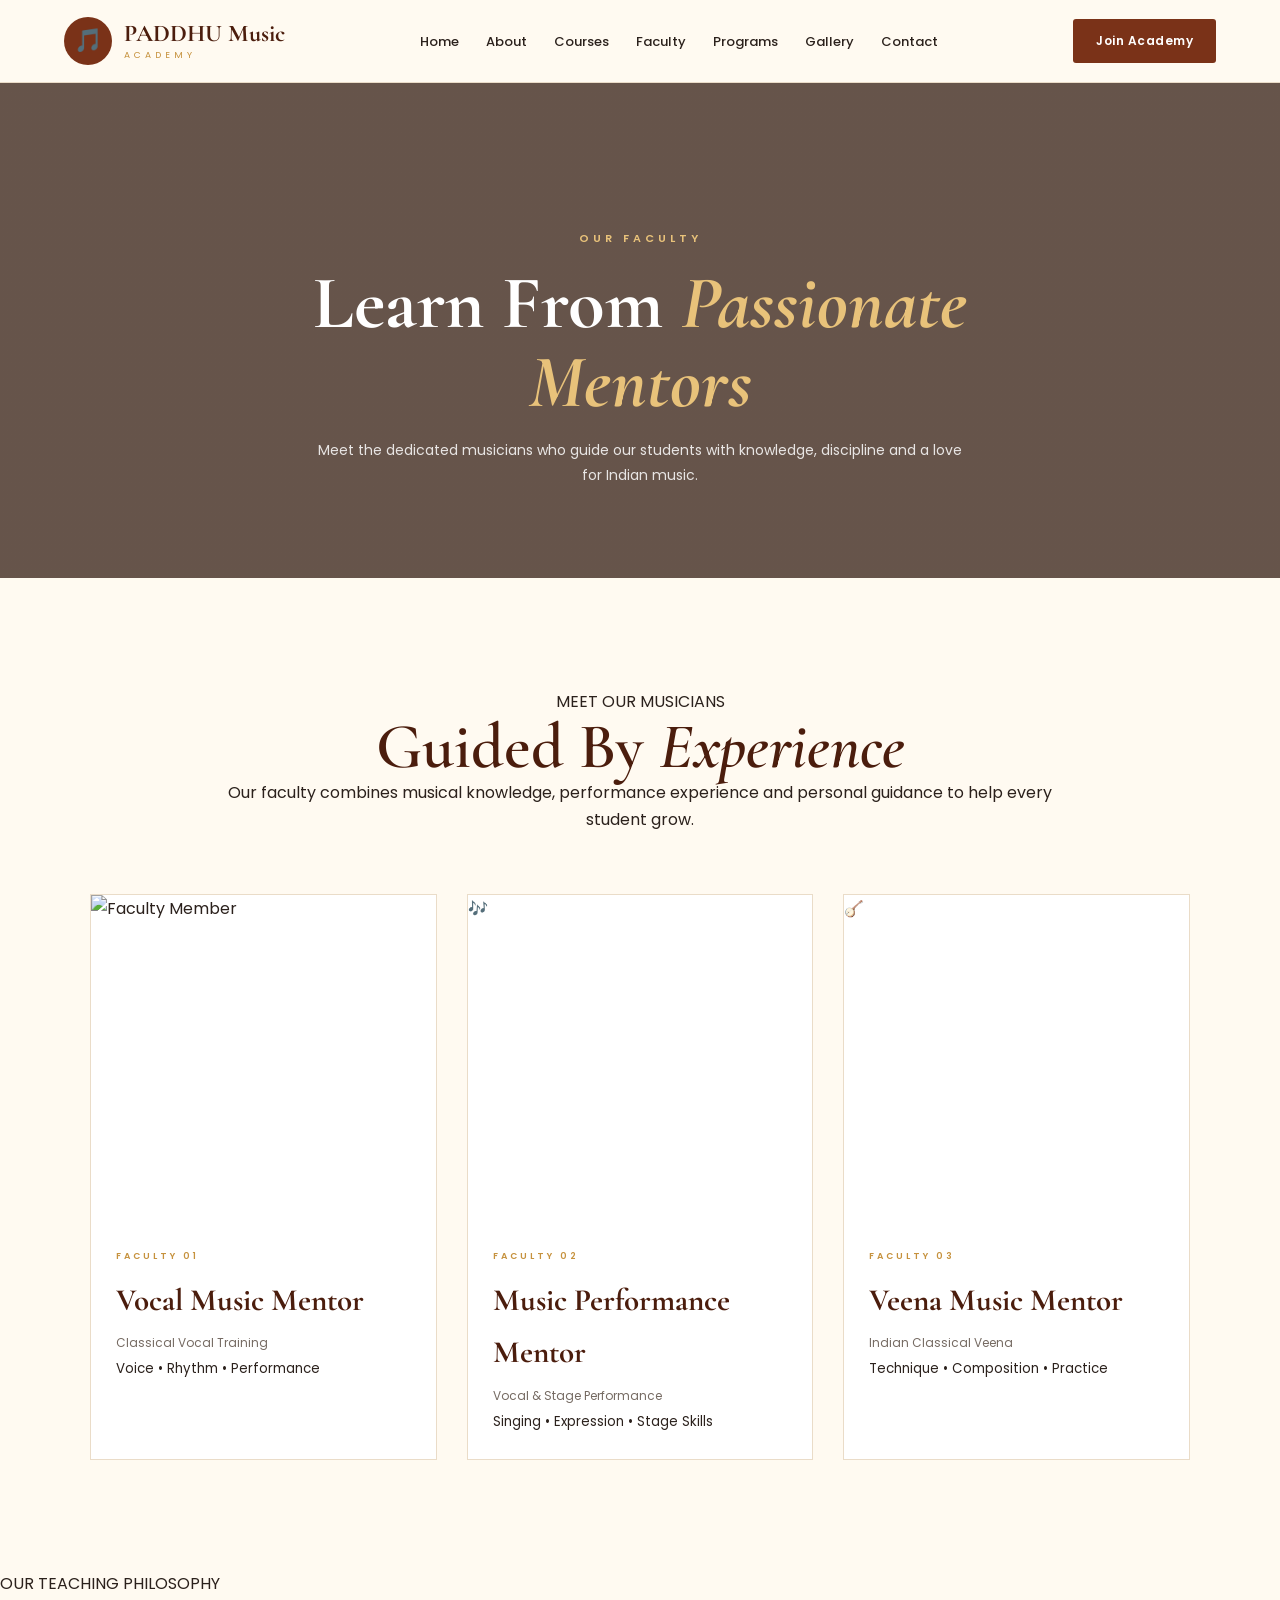
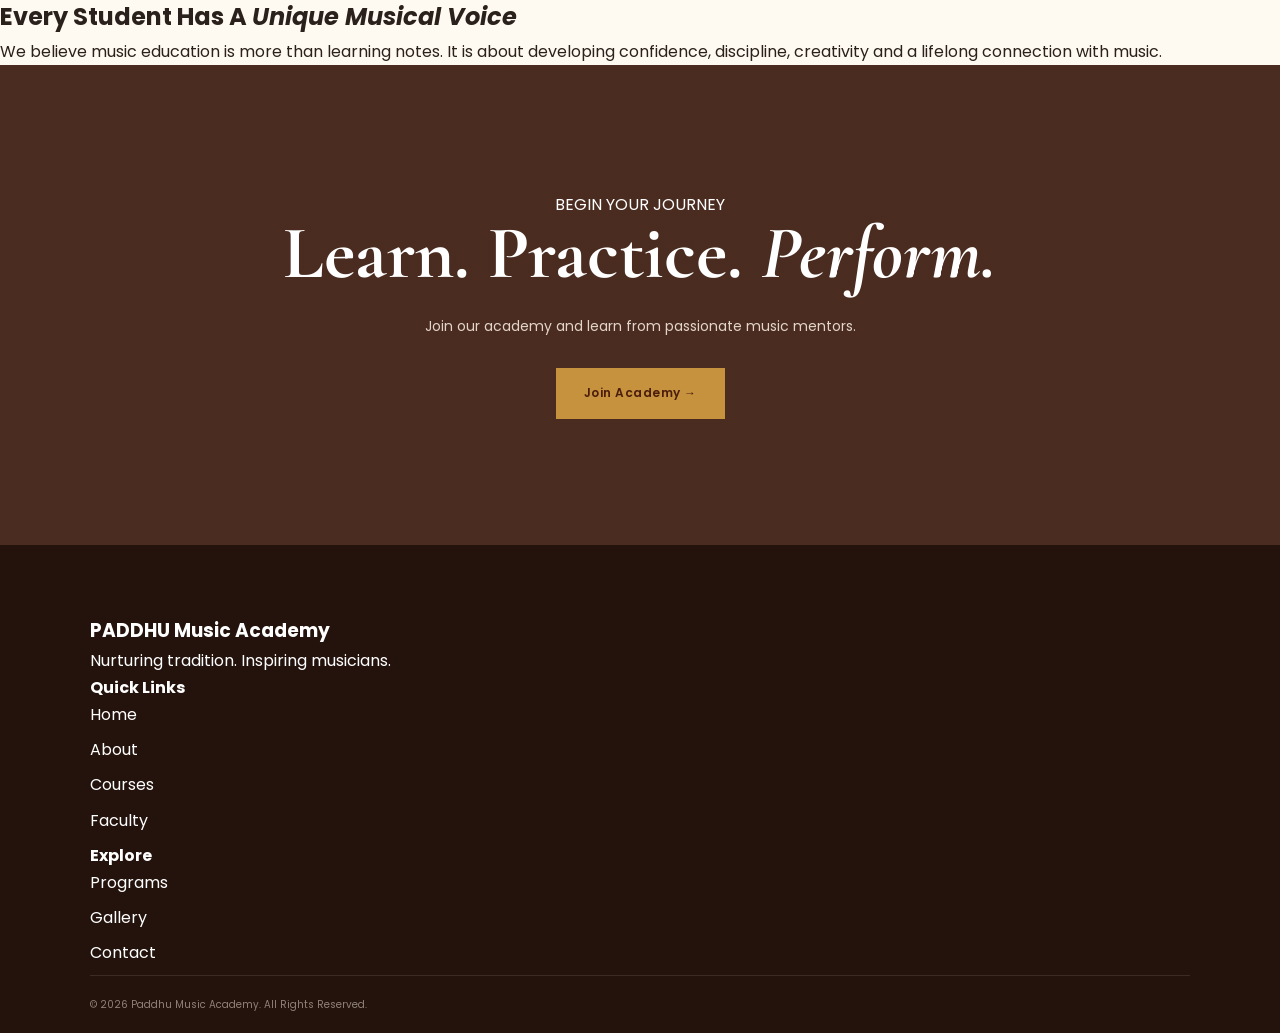
==== faculty.html @ da81b83d "Add files via upload" ====
<!DOCTYPE html>
<html lang="en">

<head>
    <meta charset="UTF-8">
    <meta name="viewport" content="width=device-width, initial-scale=1.0">

    <title>Faculty | Paddhu Music Academy</title>

    <link rel="preconnect" href="https://fonts.googleapis.com">
    <link rel="preconnect" href="https://fonts.gstatic.com" crossorigin>

    <link href="https://fonts.googleapis.com/css2?family=Cormorant+Garamond:wght@500;600;700&family=Poppins:wght@300;400;500;600&display=swap" rel="stylesheet">

    <link rel="stylesheet" href="style.css">
</head>

<body>

<header class="main-header">

    <nav class="navbar">

        <a href="index.html" class="logo">
            <span class="logo-icon">🎵</span>

            <span class="logo-text">
                <strong>PADDHU Music</strong>
                <small>ACADEMY</small>
            </span>
        </a>

        <ul class="nav-links">
            <li><a href="index.html">Home</a></li>
            <li><a href="about.html">About</a></li>
            <li><a href="courses.html">Courses</a></li>
            <li><a href="faculty.html" class="active">Faculty</a></li>
            <li><a href="programs.html">Programs</a></li>
            <li><a href="gallery.html">Gallery</a></li>
            <li><a href="contact.html">Contact</a></li>
        </ul>

        <a href="contact.html" class="nav-button">Join Academy</a>

    </nav>

</header>


<!-- FACULTY HERO -->

<section class="page-hero faculty-hero">

    <div class="page-hero-content">

        <span>OUR FACULTY</span>

        <h1>Learn From <em>Passionate Mentors</em></h1>

        <p>
            Meet the dedicated musicians who guide our students
            with knowledge, discipline and a love for Indian music.
        </p>

    </div>

</section>


<!-- FACULTY SECTION -->

<section class="faculty-section">

    <div class="section-heading">

        <span>MEET OUR MUSICIANS</span>

        <h2>Guided By <em>Experience</em></h2>

        <p>
            Our faculty combines musical knowledge, performance
            experience and personal guidance to help every student grow.
        </p>

    </div>


    <div class="faculty-container">


        <!-- FACULTY 01 -->

        <div class="faculty-card">

        <div class="faculty-image">
    <img src="images2/indu.png"  alt="Faculty Member">
    </div>

            <div class="faculty-info">

                <span>FACULTY 01</span>

                <h3>Vocal Music Mentor</h3>

                <p>
                    Classical Vocal Training
                </p>

                <small>
                    Voice • Rhythm • Performance
                </small>

            </div>

        </div>


        <!-- FACULTY 02 -->

        <div class="faculty-card">

            <div class="faculty-image">
                <div class="faculty-placeholder">
                    🎶
                </div>
            </div>

            <div class="faculty-info">

                <span>FACULTY 02</span>

                <h3>Music Performance Mentor</h3>

                <p>
                    Vocal & Stage Performance
                </p>

                <small>
                    Singing • Expression • Stage Skills
                </small>

            </div>

        </div>


        <!-- FACULTY 03 -->

        <div class="faculty-card">

            <div class="faculty-image">
                <div class="faculty-placeholder">
                    🪕
                </div>
            </div>

            <div class="faculty-info">

                <span>FACULTY 03</span>

                <h3>Veena Music Mentor</h3>

                <p>
                    Indian Classical Veena
                </p>

                <small>
                    Technique • Composition • Practice
                </small>

            </div>

        </div>


    </div>

</section>


<!-- FACULTY PHILOSOPHY -->

<section class="faculty-philosophy">

    <div class="philosophy-content">

        <span>OUR TEACHING PHILOSOPHY</span>

        <h2>
            Every Student Has A
            <em>Unique Musical Voice</em>
        </h2>

        <p>
            We believe music education is more than learning notes.
            It is about developing confidence, discipline, creativity
            and a lifelong connection with music.
        </p>

    </div>

</section>


<!-- CTA -->

<section class="admission-section">

    <div class="admission-content">

        <span>BEGIN YOUR JOURNEY</span>

        <h2>Learn. Practice. <em>Perform.</em></h2>

        <p>
            Join our academy and learn from passionate music mentors.
        </p>

        <a href="contact.html" class="primary-button">
            Join Academy →
        </a>

    </div>

</section>


<!-- FOOTER -->

<footer class="footer">

    <div class="footer-content">

        <div>
            <h3>PADDHU Music Academy</h3>
            <p>Nurturing tradition. Inspiring musicians.</p>
        </div>

        <div>
            <h4>Quick Links</h4>
            <a href="index.html">Home</a>
            <a href="about.html">About</a>
            <a href="courses.html">Courses</a>
            <a href="faculty.html">Faculty</a>
        </div>

        <div>
            <h4>Explore</h4>
            <a href="programs.html">Programs</a>
            <a href="gallery.html">Gallery</a>
            <a href="contact.html">Contact</a>
        </div>

    </div>

    <div class="footer-bottom">
        © 2026 Paddhu Music Academy. All Rights Reserved.
    </div>

</footer>


<script src="script.js"></script>

</body>
</html>
---- style.css ----
/* =========================================================
   INDIAN MUSIC ACADEMY
   PROFESSIONAL WEBSITE STYLES
========================================================= */


/* =========================
   GOOGLE FONT & VARIABLES
========================= */

:root {
    --primary: #7a3218;
    --primary-dark: #4b1d0d;
    --gold: #c6923e;
    --gold-light: #e8c27a;

    --cream: #fffaf1;
    --cream-dark: #f6ecdc;

    --text-dark: #2b211c;
    --text-light: #766b63;
    --white: #ffffff;

    --border: #eadcc8;

    --shadow: 0 15px 40px rgba(75, 29, 13, 0.12);

    --heading-font: "Cormorant Garamond", serif;
    --body-font: "Poppins", sans-serif;
}


/* =========================
   RESET
========================= */

* {
    margin: 0;
    padding: 0;
    box-sizing: border-box;
}

html {
    scroll-behavior: smooth;
}

body {
    font-family: var(--body-font);
    background: var(--cream);
    color: var(--text-dark);
    line-height: 1.7;
}

a {
    text-decoration: none;
    color: inherit;
}

ul {
    list-style: none;
}

button,
input,
textarea,
select {
    font-family: inherit;
}


/* =========================
   TOP BAR
========================= */

.top-bar {
    background: var(--primary-dark);
    color: var(--white);
    padding: 9px 5%;
    font-size: 12px;
}

.top-bar-content {
    max-width: 1400px;
    margin: auto;

    display: flex;
    justify-content: space-between;
    align-items: center;
}

.top-contact {
    display: flex;
    gap: 25px;
}


/* =========================
   NAVIGATION
========================= */

.main-header {
    position: sticky;
    top: 0;
    z-index: 1000;

    background: rgba(255, 250, 241, 0.97);

    border-bottom: 1px solid var(--border);

    backdrop-filter: blur(10px);
}

.navbar {
    max-width: 1400px;
    margin: auto;

    min-height: 82px;

    padding: 0 5%;

    display: flex;
    align-items: center;
    justify-content: space-between;

    gap: 30px;
}


/* Logo */

.logo {
    display: flex;
    align-items: center;
    gap: 12px;

    min-width: 210px;
}

.logo-icon {
    width: 48px;
    height: 48px;

    display: grid;
    place-items: center;

    background: var(--primary);
    color: var(--white);

    border-radius: 50%;

    font-size: 23px;
}

.logo-text {
    display: flex;
    flex-direction: column;

    line-height: 1;
}

.logo-text strong {
    font-family: var(--heading-font);
    font-size: 24px;
    color: var(--primary-dark);
}

.logo-text small {
    margin-top: 5px;

    font-size: 9px;
    letter-spacing: 4px;

    color: var(--gold);
}


/* Nav Links */

.nav-links {
    display: flex;
    align-items: center;
    gap: 27px;
}

.nav-links a {
    position: relative;

    font-size: 13px;
    font-weight: 500;

    color: var(--text-dark);

    transition: 0.3s;
}

.nav-links a::after {
    content: "";

    position: absolute;

    left: 0;
    bottom: -8px;

    width: 0;
    height: 2px;

    background: var(--gold);

    transition: 0.3s;
}

.nav-links a:hover {
    color: var(--primary);
}

.nav-links a:hover::after {
    width: 100%;
}


/* Nav Button */

.nav-button {
    padding: 12px 23px;

    background: var(--primary);
    color: var(--white);

    border-radius: 3px;

    font-size: 12px;
    font-weight: 600;

    letter-spacing: 0.5px;

    transition: 0.3s;
}

.nav-button:hover {
    background: var(--primary-dark);
    transform: translateY(-2px);
}


/* =========================
   HERO
========================= */

.hero {
    position: relative;

    min-height: 700px;

    display: flex;
    align-items: center;

    background:
        linear-gradient(
            90deg,
            rgba(47, 18, 8, 0.92) 0%,
            rgba(47, 18, 8, 0.76) 45%,
            rgba(47, 18, 8, 0.35) 100%
        ),
        url("https://images.unsplash.com/photo-1511379938547-c1f69419868d?auto=format&fit=crop&w=2000&q=85");

    background-size: cover;
    background-position: center;

    color: var(--white);
}

.hero-overlay {
    position: absolute;
    inset: 0;

    background:
        radial-gradient(
            circle at 75% 45%,
            rgba(198, 146, 62, 0.22),
            transparent 35%
        );
}

.hero-content {
    position: relative;
    z-index: 2;

    max-width: 1400px;
    width: 100%;

    margin: auto;

    padding: 100px 7%;
}

.hero-small-title {
    margin-bottom: 20px;

    color: var(--gold-light);

    font-size: 12px;
    font-weight: 600;

    letter-spacing: 4px;
}

.hero h1 {
    max-width: 780px;

    font-family: var(--heading-font);

    font-size: clamp(60px, 7vw, 105px);

    line-height: 0.95;

    font-weight: 600;

    margin-bottom: 25px;
}

.hero h1 span {
    display: block;
    color: var(--gold-light);
}

.hero-description {
    max-width: 600px;

    color: #eee1d4;

    font-size: 16px;
    font-weight: 300;

    margin-bottom: 35px;
}

.hero-buttons {
    display: flex;
    gap: 15px;

    flex-wrap: wrap;
}


/* Buttons */

.primary-button,
.outline-button {
    display: inline-flex;

    align-items: center;
    justify-content: center;

    padding: 15px 28px;

    font-size: 12px;
    font-weight: 600;

    letter-spacing: 0.5px;

    transition: 0.3s;
}

.primary-button {
    background: var(--gold);
    color: var(--primary-dark);
}

.primary-button:hover {
    background: var(--gold-light);
    transform: translateY(-3px);
}

.outline-button {
    border: 1px solid rgba(255,255,255,0.6);

    color: var(--white);
}

.outline-button:hover {
    background: var(--white);
    color: var(--primary-dark);
}


/* Hero Scroll */

.hero-scroll {
    position: absolute;

    right: 6%;
    bottom: 35px;

    display: flex;
    align-items: center;
    gap: 15px;

    transform: rotate(90deg);

    font-size: 9px;
    letter-spacing: 3px;
}

.scroll-line {
    width: 55px;
    height: 1px;

    background: var(--gold-light);
}


/* =========================
   STATS
========================= */

.stats-section {
    background: var(--primary);

    color: var(--white);
}

.stats-container {
    max-width: 1200px;

    margin: auto;

    display: grid;
    grid-template-columns: repeat(4, 1fr);
}

.stat-box {
    padding: 35px 20px;

    text-align: center;

    border-right: 1px solid rgba(255,255,255,0.18);
}

.stat-box:last-child {
    border-right: none;
}

.stat-number {
    display: block;

    font-family: var(--heading-font);

    color: var(--gold-light);

    font-size: 48px;
    font-weight: 600;

    line-height: 1;
}

.stat-box p {
    margin-top: 8px;

    font-size: 11px;

    letter-spacing: 1px;
}


/* =========================
   COMMON SECTION
========================= */

.about-section,
.courses-section,
.why-section,
.faculty-section,
.programs-section,
.gallery-section,
.testimonials-section,
.contact-section {
    padding: 110px 7%;
}

.section-heading {
    max-width: 850px;

    margin: 0 auto 60px;

    text-align: center;
}

.section-heading > p:first-child {
    color: var(--gold);

    font-size: 11px;
    font-weight: 600;

    letter-spacing: 4px;

    margin-bottom: 12px;
}

.section-heading h2 {
    font-family: var(--heading-font);

    font-size: clamp(42px, 5vw, 68px);

    line-height: 1;

    color: var(--primary-dark);

    font-weight: 600;
}

.section-heading h2 span {
    color: var(--primary);
}

.section-description {
    max-width: 650px;

    margin: 20px auto 0;

    color: var(--text-light);

    font-size: 14px;
}


/* =========================
   ABOUT
========================= */

.about-section {
    background: var(--cream);
}

.about-container {
    max-width: 1250px;

    margin: auto;

    display: grid;
    grid-template-columns: 1fr 1fr;

    gap: 80px;

    align-items: center;
}

.about-image {
    min-height: 400px;

    padding: 10px;

    background:
        linear-gradient(
            135deg,
            var(--primary-dark),
            var(--primary)
        );
}

.image-placeholder {
    height: 90%;

    border: 1px solid rgba(255,255,255,0.35);

    display: flex;
    flex-direction: column;

    align-items: center;
    justify-content: center;

    color: var(--white);
}

.image-placeholder span {
    font-size: 100px;

    margin-bottom: 20px;
}

.image-placeholder p {
    font-family: var(--heading-font);

    font-size: 28px;

    color: var(--gold-light);
}

.about-content {
    max-width: 580px;
}

.about-label {
    color: var(--gold);

    font-size: 11px;
    font-weight: 600;

    letter-spacing: 3px;
}

.about-content h3 {
    margin: 15px 0 25px;

    font-family: var(--heading-font);

    font-size: 45px;

    line-height: 1.05;

    color: var(--primary-dark);
}

.about-content > p {
    color: var(--text-light);

    font-size: 14px;

    margin-bottom: 17px;
}

.about-features {
    display: grid;

    grid-template-columns: 1fr 1fr;

    gap: 12px;

    margin: 30px 0;
}

.about-features div {
    display: flex;
    align-items: center;

    gap: 10px;
}

.about-features span {
    width: 25px;
    height: 25px;

    display: grid;
    place-items: center;

    background: var(--gold);

    color: var(--white);

    border-radius: 50%;

    font-size: 12px;
}

.about-features p {
    font-size: 12px;
    font-weight: 500;
}

.text-button {
    color: var(--primary);

    font-size: 12px;
    font-weight: 600;

    border-bottom: 1px solid var(--gold);

    padding-bottom: 5px;
}


/* =========================
   COURSES
========================= */

.courses-section {
    background: var(--cream-dark);
}

.courses-container {
    max-width: 1250px;

    margin: auto;

    display: grid;

    grid-template-columns: repeat(3, 1fr);

    gap: 25px;
}

.course-card {
    position: relative;

    min-height: 360px;

    padding: 35px;

    background: var(--white);

    border: 1px solid var(--border);

    transition: 0.4s;

    overflow: hidden;
}

.course-card::before {
    content: "";

    position: absolute;

    left: 0;
    top: 0;

    width: 4px;
    height: 0;

    background: var(--gold);

    transition: 0.4s;
}

.course-card:hover {
    transform: translateY(-10px);

    box-shadow: var(--shadow);
}

.course-card:hover::before {
    height: 100%;
}

.course-icon {
    font-size: 48px;

    margin-bottom: 20px;
}

.course-number {
    position: absolute;

    top: 25px;
    right: 25px;

    color: var(--gold);

    font-family: var(--heading-font);

    font-size: 28px;
}

.course-card h3 {
    font-family: var(--heading-font);

    color: var(--primary-dark);

    font-size: 29px;

    line-height: 1.05;

    margin-bottom: 15px;
}

.course-card p {
    color: var(--text-light);

    font-size: 13px;

    margin-bottom: 25px;
}

.course-card a {
    color: var(--primary);

    font-size: 11px;
    font-weight: 600;
}


/* Center button */

.center-button {
    text-align: center;

    margin-top: 45px;
}


/* =========================
   WHY CHOOSE US
========================= */

.why-section {
    background: var(--primary-dark);

    color: var(--white);
}

.why-section .section-heading h2 {
    color: var(--white);
}

.why-section .section-heading h2 span {
    color: var(--gold-light);
}

.why-container {
    max-width: 1200px;

    margin: auto;

    display: grid;

    grid-template-columns: repeat(4, 1fr);

    gap: 1px;

    background: rgba(255,255,255,0.15);
}

.why-card {
    min-height: 280px;

    padding: 35px;

    background: var(--primary-dark);

    transition: 0.3s;
}

.why-card:hover {
    background: var(--primary);
}

.why-card > span {
    color: var(--gold-light);

    font-family: var(--heading-font);

    font-size: 25px;
}

.why-card h3 {
    font-family: var(--heading-font);

    font-size: 28px;

    margin: 30px 0 12px;
}

.why-card p {
    color: #d6c7bc;

    font-size: 12px;
}


/* =========================
   FACULTY
========================= */

.faculty-section {
    background: var(--cream);
}

.faculty-container {
    max-width: 1200px;

    margin: auto;

    display: grid;

    grid-template-columns: repeat(3, 1fr);

    gap: 30px;
}

.faculty-card {
    background: var(--white);

    border: 1px solid var(--border);

    transition: 0.4s;
}

.faculty-card:hover {
    transform: translateY(-8px);

    box-shadow: var(--shadow);
}

.faculty-image {
    height: 320px;
    position: relative;
    overflow: hidden;
}

.faculty-image img {
    width: 100%;
    height: 100%;
    object-fit: cover;
    display: block;

    transition: transform 0.5s ease;
}

.faculty-card:hover .faculty-image img {
    transform: scale(1.08);
}

.faculty-info {
    padding: 25px;
}

.faculty-info > span {
    color: var(--gold);

    font-size: 9px;
    font-weight: 600;

    letter-spacing: 3px;
}

.faculty-info h3 {
    font-family: var(--heading-font);

    font-size: 31px;

    color: var(--primary-dark);

    margin: 7px 0;
}

.faculty-info p {
    color: var(--text-light);

    font-size: 12px;
}


/* =========================
   PROGRAMS
========================= */

.programs-section {
    background: var(--cream-dark);
}

.programs-container {
    max-width: 1100px;

    margin: auto;

    display: flex;
    flex-direction: column;

    gap: 18px;
}

.program-card {
    display: grid;

    grid-template-columns: 120px 1fr;

    background: var(--white);

    border: 1px solid var(--border);

    transition: 0.3s;
}

.program-card:hover {
    box-shadow: var(--shadow);

    transform: translateX(7px);
}

.program-date {
    display: flex;
    flex-direction: column;

    align-items: center;
    justify-content: center;

    background: var(--primary);

    color: var(--white);
}

.program-date strong {
    font-family: var(--heading-font);

    font-size: 45px;

    line-height: 1;
}

.program-date span {
    color: var(--gold-light);

    font-size: 11px;

    letter-spacing: 2px;
}

.program-content {
    padding: 28px 35px;
}

.program-content > span {
    color: var(--gold);

    font-size: 9px;
    font-weight: 600;

    letter-spacing: 3px;
}

.program-content h3 {
    font-family: var(--heading-font);

    color: var(--primary-dark);

    font-size: 30px;

    margin: 5px 0;
}

.program-content p {
    color: var(--text-light);

    font-size: 12px;

    max-width: 750px;

    margin-bottom: 8px;
}

.program-content a {
    color: var(--primary);

    font-size: 11px;

    font-weight: 600;
}


/* =========================
   GALLERY
========================= */

.gallery-section {
    background: var(--cream);
}

.gallery-grid {
    max-width: 1250px;

    margin: auto;

    display: grid;

    grid-template-columns: repeat(3, 1fr);

    grid-auto-rows: 260px;

    gap: 15px;
}

.gallery-item {
    position: relative;

    overflow: hidden;

    background:
        linear-gradient(
            135deg,
            var(--primary-dark),
            var(--primary)
        );

    display: flex;
    flex-direction: column;

    align-items: center;
    justify-content: center;

    color: var(--white);

    transition: 0.4s;
}

.gallery-item:nth-child(2),
.gallery-item:nth-child(5) {
    transform: translateY(30px);
}

.gallery-item:hover {
    transform: scale(1.02);
}

.gallery-item div {
    font-size: 75px;
}

.gallery-item span {
    margin-top: 15px;

    color: var(--gold-light);

    font-family: var(--heading-font);

    font-size: 23px;
}


/* =========================
   TESTIMONIALS
========================= */

.testimonials-section {
    background: var(--cream-dark);
}

.testimonial-container {
    max-width: 1200px;

    margin: auto;

    display: grid;

    grid-template-columns: repeat(3, 1fr);

    gap: 25px;
}

.testimonial-card {
    position: relative;

    background: var(--white);

    padding: 40px 30px;

    border: 1px solid var(--border);
}

.quote {
    color: var(--gold);

    font-family: Georgia, serif;

    font-size: 70px;

    line-height: 0.7;
}

.testimonial-card > p {
    color: var(--text-light);

    font-size: 13px;

    margin: 25px 0;
}

.testimonial-card h3 {
    font-family: var(--heading-font);

    color: var(--primary-dark);

    font-size: 25px;
}

.testimonial-card span {
    color: var(--gold);

    font-size: 10px;
}


/* =========================
   ADMISSION
========================= */

.admission-section {
    min-height: 480px;

    display: flex;

    align-items: center;
    justify-content: center;

    text-align: center;

    padding: 80px 7%;

    background:
        linear-gradient(
            rgba(55, 21, 9, 0.9),
            rgba(55, 21, 9, 0.9)
        ),
        url("https://images.unsplash.com/photo-1524368535928-5b5e00ddc76b?auto=format&fit=crop&w=1800&q=85");

    background-size: cover;
    background-position: center;

    color: var(--white);
}

.admission-content {
    max-width: 800px;
}

.admission-content > p:first-child {
    color: var(--gold-light);

    font-size: 11px;
    font-weight: 600;

    letter-spacing: 4px;

    margin-bottom: 15px;
}

.admission-content h2 {
    font-family: var(--heading-font);

    font-size: clamp(45px, 6vw, 75px);

    line-height: 0.95;

    margin-bottom: 25px;
}

.admission-content h2 span {
    display: block;

    color: var(--gold-light);
}

.admission-content > p {
    color: #e3d5ca;

    font-size: 14px;

    margin-bottom: 30px;
}


/* =========================
   CONTACT
========================= */

.contact-section {
    background: var(--cream);
}

.contact-container {
    max-width: 1150px;

    margin: auto;

    display: grid;

    grid-template-columns: 0.8fr 1.2fr;

    gap: 70px;
}

.contact-info h3 {
    font-family: var(--heading-font);

    color: var(--primary-dark);

    font-size: 40px;

    margin-bottom: 15px;
}

.contact-info > p {
    color: var(--text-light);

    font-size: 13px;

    margin-bottom: 35px;
}

.contact-detail {
    display: flex;

    gap: 15px;

    margin-bottom: 25px;
}

.contact-detail > span {
    width: 42px;
    height: 42px;

    flex-shrink: 0;

    display: grid;
    place-items: center;

    background: var(--primary);

    color: var(--white);

    border-radius: 50%;
}

.contact-detail strong {
    display: block;

    font-size: 12px;

    color: var(--primary-dark);
}

.contact-detail p {
    color: var(--text-light);

    font-size: 11px;

    margin-top: 3px;
}


/* Contact Form */

.contact-form {
    display: grid;

    grid-template-columns: 1fr 1fr;

    gap: 15px;
}

.contact-form input,
.contact-form select,
.contact-form textarea {
    width: 100%;

    padding: 15px;

    border: 1px solid var(--border);

    background: var(--white);

    outline: none;

    color: var(--text-dark);

    font-size: 12px;

    transition: 0.3s;
}

.contact-form textarea {
    grid-column: 1 / -1;

    resize: vertical;
}

.contact-form input:focus,
.contact-form select:focus,
.contact-form textarea:focus {
    border-color: var(--gold);
}

.contact-form button {
    grid-column: 1 / -1;

    padding: 16px;

    border: none;

    background: var(--primary);

    color: var(--white);

    cursor: pointer;

    font-size: 12px;
    font-weight: 600;

    transition: 0.3s;
}

.contact-form button:hover {
    background: var(--primary-dark);
}


/* =========================
   FOOTER
========================= */

.footer {
    background: #24130c;

    color: var(--white);

    padding: 70px 7% 0;
}

.footer-container {
    max-width: 1250px;

    margin: auto;

    display: grid;

    grid-template-columns: 2fr 1fr 1fr 1fr;

    gap: 50px;

    padding-bottom: 55px;
}

.footer-logo {
    display: flex;

    align-items: center;

    gap: 12px;

    margin-bottom: 20px;
}

.footer-logo > span {
    font-size: 35px;
}

.footer-logo div {
    display: flex;

    flex-direction: column;

    line-height: 1;
}

.footer-logo strong {
    font-family: var(--heading-font);

    font-size: 28px;
}

.footer-logo small {
    color: var(--gold-light);

    font-size: 8px;

    letter-spacing: 4px;

    margin-top: 5px;
}

.footer-about > p {
    max-width: 330px;

    color: #c4b5aa;

    font-size: 12px;
}

.footer-links h3,
.footer-social h3 {
    font-family: var(--heading-font);

    color: var(--gold-light);

    font-size: 25px;

    margin-bottom: 20px;
}

.footer-links {
    display: flex;

    flex-direction: column;

    gap: 10px;
}

.footer-links a {
    color: #c4b5aa;

    font-size: 11px;

    transition: 0.3s;
}

.footer-links a:hover {
    color: var(--gold-light);

    padding-left: 5px;
}

.social-icons {
    display: flex;

    flex-direction: column;

    gap: 10px;
}

.social-icons a {
    color: #c4b5aa;

    font-size: 11px;
}

.social-icons a:hover {
    color: var(--gold-light);
}

.footer-bottom {
    max-width: 1250px;

    margin: auto;

    padding: 20px 0;

    border-top: 1px solid rgba(255,255,255,0.1);

    display: flex;

    justify-content: space-between;

    color: #8f8178;

    font-size: 10px;
}


/* =========================
   RESPONSIVE DESIGN
========================= */

@media (max-width: 1100px) {

    .nav-links {
        gap: 15px;
    }

    .courses-container {
        grid-template-columns: repeat(2, 1fr);
    }

    .why-container {
        grid-template-columns: repeat(2, 1fr);
    }

    .footer-container {
        grid-template-columns: 1.5fr 1fr 1fr;
    }

    .footer-social {
        grid-column: 2;
    }
}


@media (max-width: 850px) {

    .top-bar {
        display: none;
    }

    .navbar {
        min-height: 70px;
    }

    .nav-links {
        display: none;
    }

    .hero {
        min-height: 650px;
    }

    .hero-content {
        padding: 80px 7%;
    }

    .hero-scroll {
        display: none;
    }

    .stats-container {
        grid-template-columns: repeat(2, 1fr);
    }

    .stat-box:nth-child(2) {
        border-right: none;
    }

    .stat-box:nth-child(1),
    .stat-box:nth-child(2) {
        border-bottom: 1px solid rgba(255,255,255,0.18);
    }

    .about-container {
        grid-template-columns: 1fr;

        gap: 50px;
    }

    .about-image {
        min-height: 400px;
    }

    .faculty-container,
    .testimonial-container {
        grid-template-columns: 1fr 1fr;
    }

    .contact-container {
        grid-template-columns: 1fr;

        gap: 50px;
    }

    .footer-container {
        grid-template-columns: 1fr 1fr;
    }

    .footer-social {
        grid-column: auto;
    }
}


@media (max-width: 600px) {

    .logo-text strong {
        font-size: 20px;
    }

    .logo {
        min-width: auto;
    }

    .nav-button {
        padding: 10px 15px;

        font-size: 10px;
    }

    .hero {
        min-height: 600px;
    }

    .hero h1 {
        font-size: 55px;
    }

    .hero-description {
        font-size: 13px;
    }

    .hero-buttons {
        flex-direction: column;

        align-items: flex-start;
    }

    .stats-container {
        grid-template-columns: 1fr 1fr;
    }

    .stat-number {
        font-size: 38px;
    }

    .about-section,
    .courses-section,
    .why-section,
    .faculty-section,
    .programs-section,
    .gallery-section,
    .testimonials-section,
    .contact-section {
        padding: 75px 6%;
    }

    .section-heading {
        margin-bottom: 40px;
    }

    .section-heading h2 {
        font-size: 45px;
    }

    .courses-container,
    .faculty-container,
    .testimonial-container,
    .gallery-grid {
        grid-template-columns: 1fr;
    }

    .gallery-grid {
        grid-auto-rows: 250px;
    }

    .gallery-item:nth-child(2),
    .gallery-item:nth-child(5) {
        transform: none;
    }

    .why-container {
        grid-template-columns: 1fr;
    }

    .program-card {
        grid-template-columns: 85px 1fr;
    }

    .program-content {
        padding: 22px;
    }

    .program-content h3 {
        font-size: 24px;
    }

    .contact-form {
        grid-template-columns: 1fr;
    }

    .contact-form textarea,
    .contact-form button {
        grid-column: auto;
    }

    .footer-container {
        grid-template-columns: 1fr;
    }

    .footer-bottom {
        flex-direction: column;

        gap: 8px;

        text-align: center;
    }
}
/* ==========================================
   PROFESSIONAL GALLERY
========================================== */

.gallery-section {
    padding: 100px 7%;
    background: var(--cream);
}

.gallery-grid {
    max-width: 1250px;
    margin: 50px auto 0;

    display: grid;
    grid-template-columns: repeat(3, 1fr);
    grid-auto-rows: 260px;
    gap: 18px;
}

.gallery-item {
    position: relative;
    overflow: hidden;
    border-radius: 18px;
    background: #222;
    box-shadow: var(--shadow);
}

.gallery-item img {
    width: 100%;
    height: 100%;
    object-fit: cover;
    display: block;

    transition: transform 0.6s ease;
}

.gallery-item:hover img {
    transform: scale(1.08);
}

.gallery-large {
    grid-row: span 2;
}

.gallery-wide {
    grid-column: span 2;
}

.gallery-overlay {
    position: absolute;
    left: 0;
    right: 0;
    bottom: 0;

    padding: 35px 25px 22px;

    background: linear-gradient(
        to top,
        rgba(0, 0, 0, 0.85),
        rgba(0, 0, 0, 0)
    );

    color: white;

    transform: translateY(8px);
    transition: 0.4s ease;
}

.gallery-item:hover .gallery-overlay {
    transform: translateY(0);
}

.gallery-overlay h3 {
    margin: 0 0 5px;
    font-family: var(--heading-font);
    font-size: 25px;
}

.gallery-overlay p {
    margin: 0;
    font-size: 13px;
    opacity: 0.85;
}


/* ==========================================
   GALLERY RESPONSIVE
========================================== */

@media (max-width: 850px) {

    .gallery-grid {
        grid-template-columns: repeat(2, 1fr);
        grid-auto-rows: 230px;
    }

    .gallery-large {
        grid-row: span 1;
    }

    .gallery-wide {
        grid-column: span 2;
    }
}

@media (max-width: 600px) {

    .gallery-section {
        padding: 70px 20px;
    }

    .gallery-grid {
        grid-template-columns: 1fr;
        grid-auto-rows: 250px;
    }

    .gallery-large,
    .gallery-wide {
        grid-column: span 1;
        grid-row: span 1;
    }
}
/* =========================
   FACULTY RESPONSIVE DESIGN
========================= */

@media (max-width: 900px) {

    .faculty-container {
        grid-template-columns: repeat(2, 1fr);
        gap: 20px;
        padding: 0 20px;
    }

    .faculty-image {
        height: 280px;
    }

}


@media (max-width: 600px) {

    .faculty-container {
        grid-template-columns: 1fr;
        gap: 25px;
        padding: 0 15px;
    }

    .faculty-card {
        width: 100%;
    }

    .faculty-image {
        height: 300px;
    }

    .faculty-info {
        padding: 20px;
    }

    .faculty-info h3 {
        font-size: 26px;
    }

    .faculty-info p {
        font-size: 13px;
        line-height: 1.6;
    }

}
/* =========================
   SUCCESS MESSAGE
========================= */

.success-message {
    position: fixed;
    top: 100px;
    right: 30px;
    width: 340px;
    padding: 22px 25px;
    background: var(--white);
    border-left: 5px solid var(--gold);
    border-radius: 12px;
    box-shadow: 0 10px 35px rgba(0, 0, 0, 0.15);
    z-index: 9999;

    opacity: 0;
    transform: translateX(120%);
    transition: 0.5s ease;
}

.success-message.show {
    opacity: 1;
    transform: translateX(0);
}

.success-message h3 {
    margin: 0 0 8px;
    color: var(--primary-dark);
    font-family: var(--heading-font);
    font-size: 22px;
}

.success-message p {
    margin: 0;
    color: var(--text-light);
    font-size: 13px;
    line-height: 1.6;
}
/* =========================
   ABOUT PAGE HERO
========================= */

.page-hero {
    min-height: 55vh;
    position: relative;

    display: flex;
    align-items: center;
    justify-content: center;

    text-align: center;

    background:
        linear-gradient(
            rgba(43, 20, 10, 0.72),
            rgba(43, 20, 10, 0.72)
        ),
        url("https://images.unsplash.com/photo-1520523839897-bd0b52f945a0?auto=format&fit=crop&w=1800&q=85");

    background-size: cover;
    background-position: center;
}

.page-hero-content {
    position: relative;
    z-index: 2;

    max-width: 850px;
    padding: 120px 25px 70px;

    color: var(--white);
}

.page-hero-content > span {
    color: var(--gold-light);

    font-size: 11px;
    font-weight: 600;

    letter-spacing: 4px;
}

.page-hero-content h1 {
    margin: 15px 0;

    font-family: var(--heading-font);
    font-size: clamp(45px, 6vw, 75px);

    line-height: 1.05;
}

.page-hero-content h1 em {
    color: var(--gold-light);
    font-style: italic;
}

.page-hero-content p {
    max-width: 650px;
    margin: auto;

    color: rgba(255, 255, 255, 0.85);

    font-size: 14px;
    line-height: 1.8;
}


/* =========================
   ABOUT PAGE CONTENT
========================= */

.about-container {
    max-width: 1200px;
    margin: auto;

    display: grid;
    grid-template-columns: 0.9fr 1.1fr;

    gap: 70px;
    align-items: center;
}

.about-image-box {
    min-height: 450px;

    display: grid;
    place-items: center;

    border-radius: 20px;

    background:
        linear-gradient(
            145deg,
            var(--primary-dark),
            var(--primary)
        );

    color: var(--gold-light);

    font-size: 120px;

    box-shadow: var(--shadow);
}

.section-label {
    color: var(--gold);

    font-size: 10px;
    font-weight: 600;

    letter-spacing: 3px;
}

.about-content h2 {
    margin: 12px 0 20px;

    font-family: var(--heading-font);
    font-size: clamp(38px, 4vw, 55px);

    line-height: 1.1;

    color: var(--primary-dark);
}

.about-content h2 em {
    color: var(--primary);
    font-style: italic;
}

.about-content > p {
    margin-bottom: 15px;

    color: var(--text-light);

    font-size: 14px;
    line-height: 1.9;
}

.about-features {
    margin-top: 30px;

    display: grid;
    grid-template-columns: repeat(2, 1fr);

    gap: 18px;
}

.about-features div {
    padding: 18px;

    background: var(--cream-dark);

    border-left: 3px solid var(--gold);

    border-radius: 8px;
}

.about-features strong {
    display: block;

    color: var(--primary-dark);

    font-family: var(--heading-font);
    font-size: 28px;
}

.about-features span {
    color: var(--text-light);
    font-size: 11px;
}


/* =========================
   ABOUT PAGE RESPONSIVE
========================= */

@media (max-width: 850px) {

    .about-container {
        grid-template-columns: 1fr;
        gap: 40px;
    }

    .about-image-box {
        min-height: 350px;
    }

}

@media (max-width: 600px) {

    .page-hero {
        min-height: 60vh;
    }

    .page-hero-content {
        padding: 110px 20px 60px;
    }

    .about-features {
        grid-template-columns: 1fr;
    }

}
/* OUR MUSICAL VALUES - NEW BACKGROUND */

.why-section {
    background: var(--cream) !important;
    color: var(--text-dark);
}

.why-section .section-heading h2 {
    color: var(--primary-dark);
}

.why-section .section-heading p {
    color: var(--text-light);
}

.why-card {
    background: var(--white);
    border: 1px solid var(--border);
    border-radius: 16px;
    padding: 35px 25px;
    transition: 0.4s ease;
}

.why-card:hover {
    transform: translateY(-8px);
    box-shadow: var(--shadow);
}

.why-card h3 {
    color: var(--primary-dark);
}

.why-card p {
    color: var(--text-light);
}
.about-image-box img {
    width: 85%;
    height: 85%;
    object-fit: cover;
    display: block;
    margin: auto;
    border-radius: 15px;
}

/* HOME HERO IMAGE */

.hero-image {
    width: 90px;
    max-width: 80%;
    margin: auto;
    overflow: hidden;
    border-radius: 20px;
}

.hero-image img {
    width: 90%;
    max-width: 60%;
    height: 500px;
    object-fit: cover;
    display: block;
    border-radius: 20px;
}
.hero {
    position: relative;
}
/* HOME PAGE ABOUT IMAGE SIZE */

.about-image {
    width: 420px;
    max-width: 100%;
    margin: auto;
    overflow: hidden;
}

.about-image img {
    width: 100%;
    height: 420px;
    object-fit: cover;
    display: block;
    border-radius: 18px;
}
/* =========================
   FOOTER LINK SPACING
========================= */

.footer-content a {
    display: block;
    margin-bottom: 8px;
}
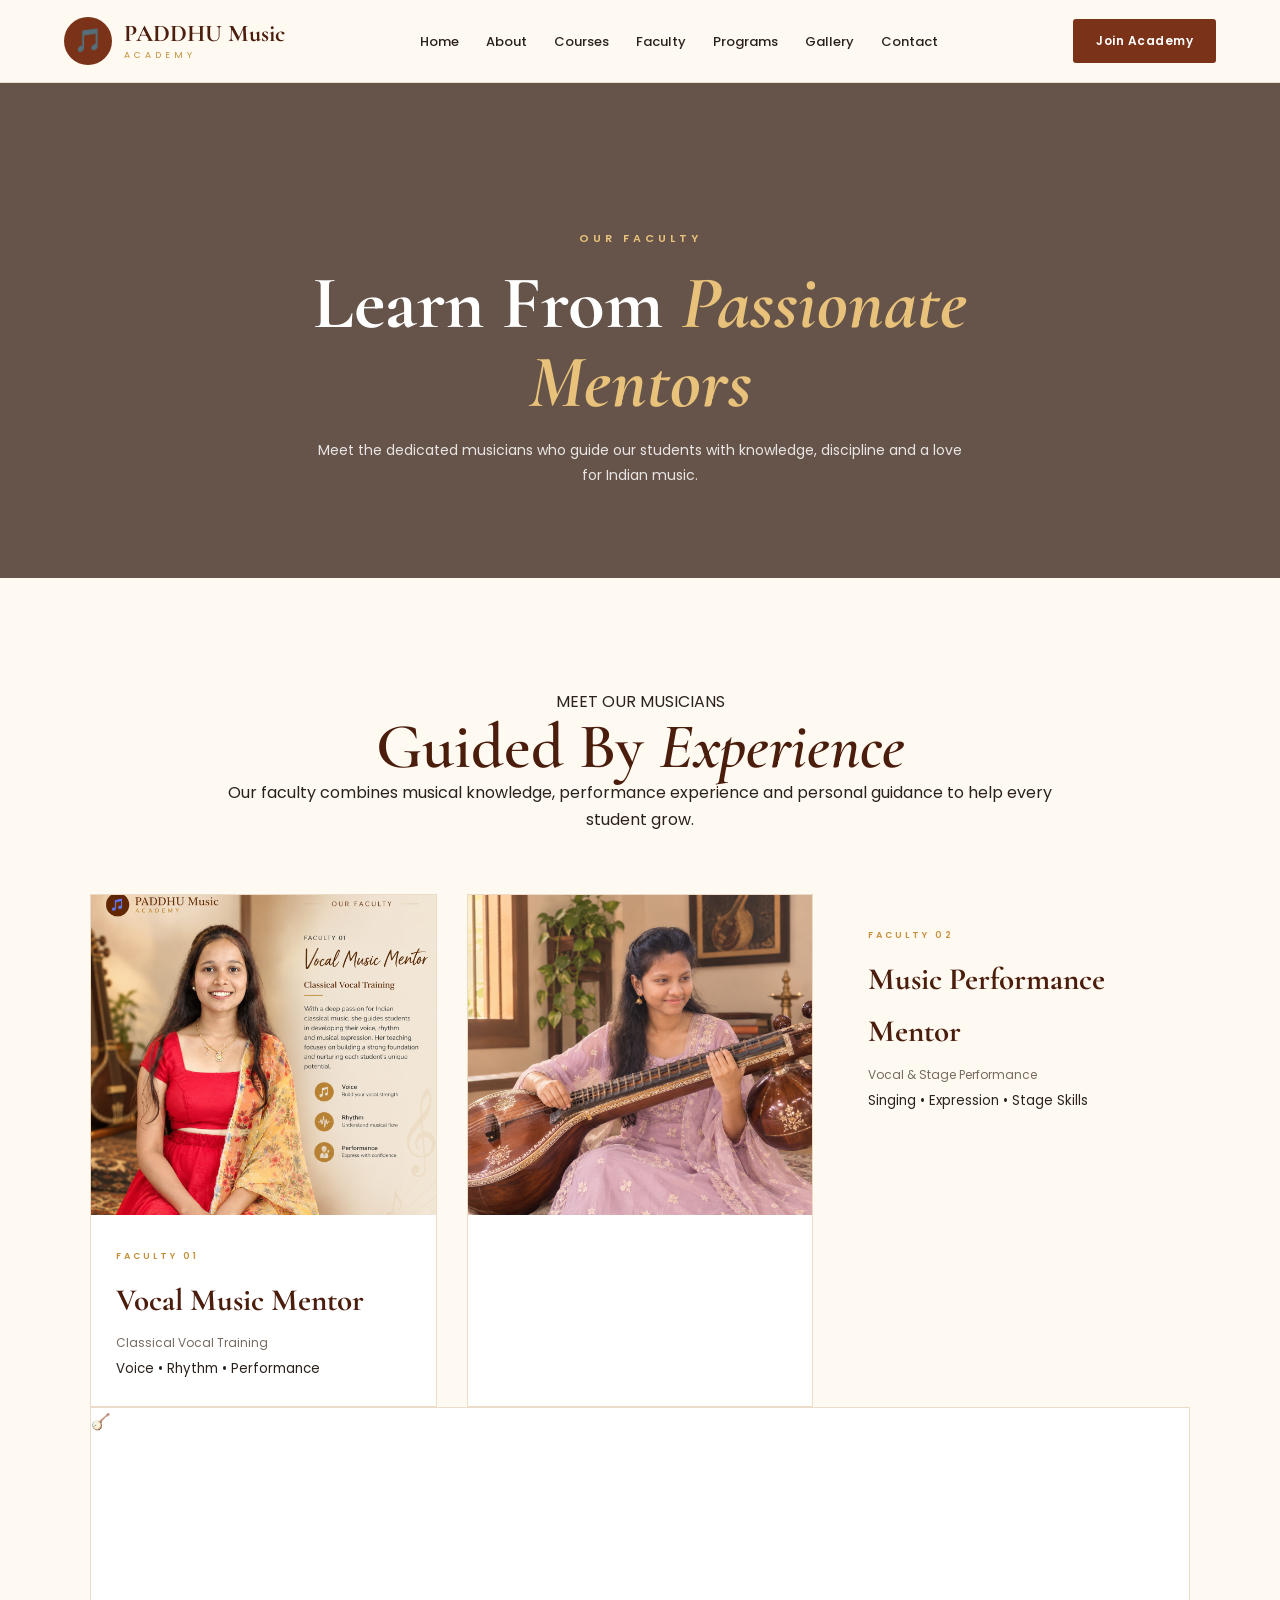
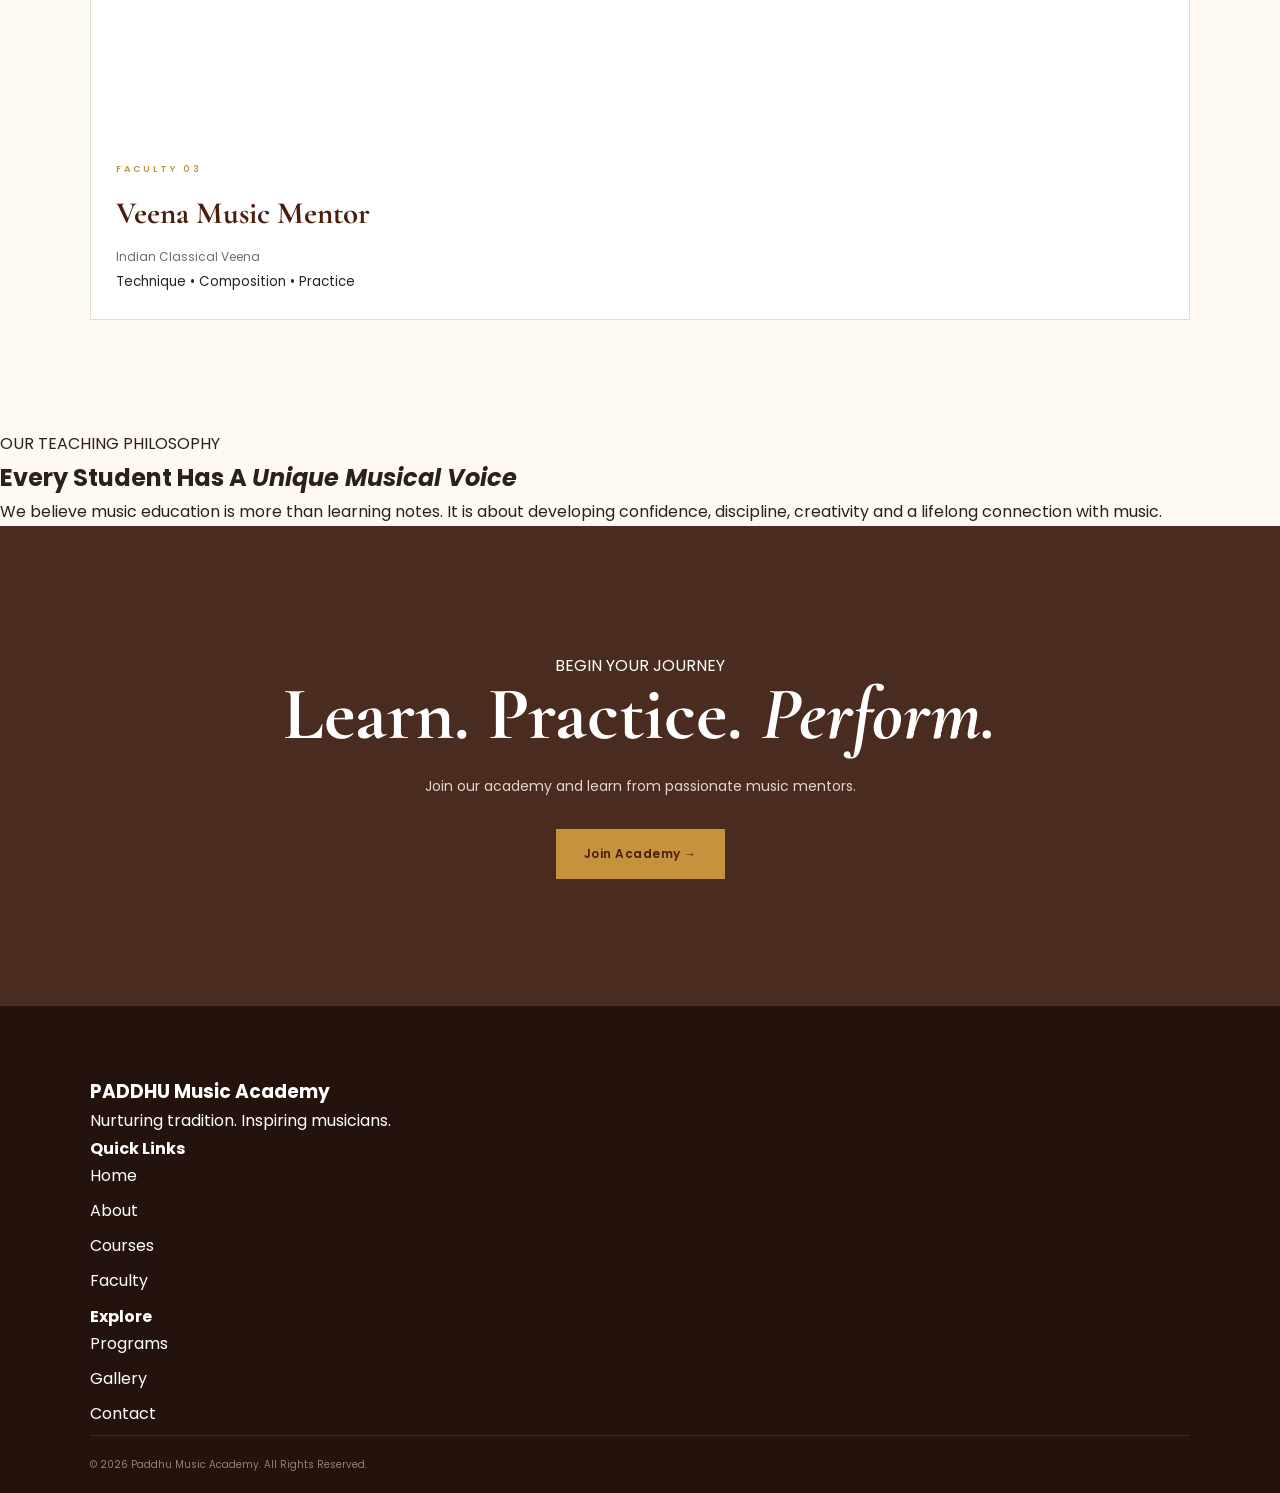
==== commit cdca3b8d: "Fix image path" ====
--- a/faculty.html
+++ b/faculty.html
@@ -93,7 +93,8 @@
         <div class="faculty-card">
 
         <div class="faculty-image">
-    <img src="images2/indu.png"  alt="Faculty Member">
+    <img src="indu.png" 
+        alt="Faculty Member">
     </div>
 
             <div class="faculty-info">
@@ -120,6 +121,7 @@
         <div class="faculty-card">
 
             <div class="faculty-image">
+                <img src="padhu.png"
                 <div class="faculty-placeholder">
                     🎶
                 </div>
@@ -263,4 +265,4 @@
 <script src="script.js"></script>
 
 </body>
-</html>+</html>
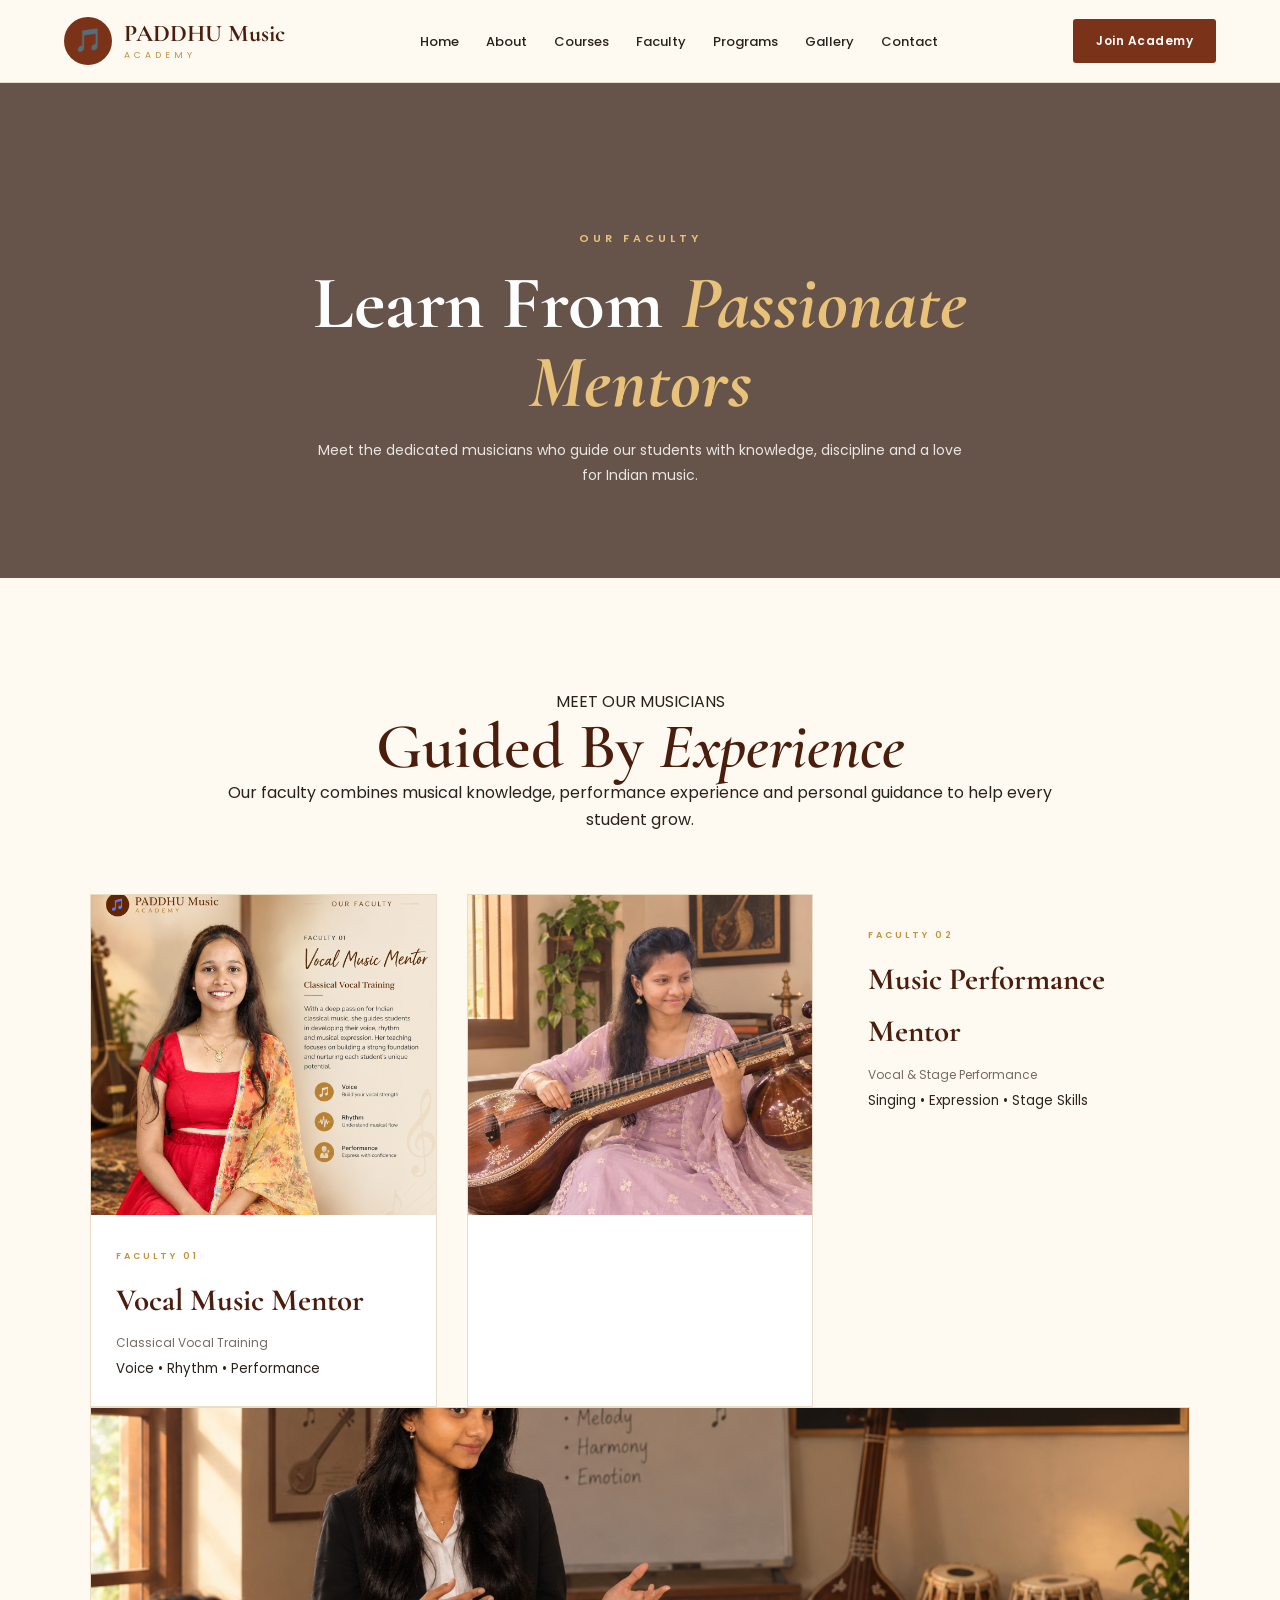
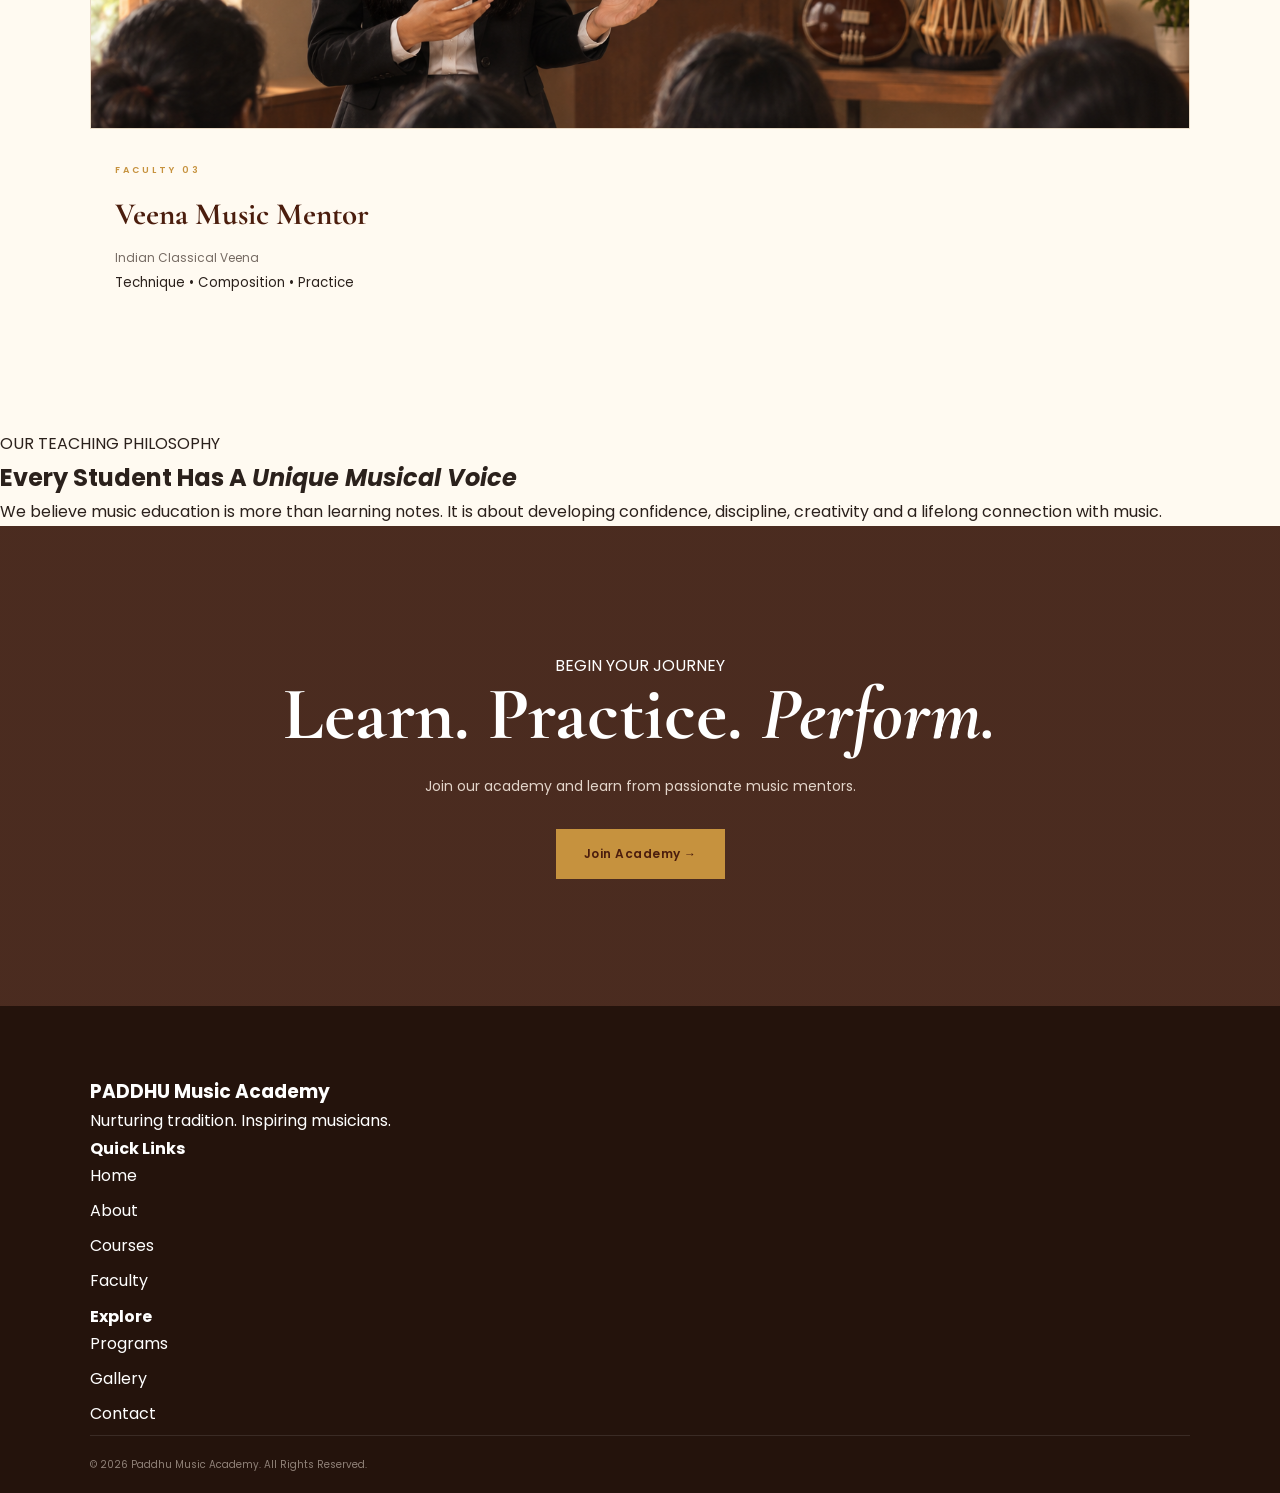
==== commit f3c6d58a: "Fix image path" ====
--- a/faculty.html
+++ b/faculty.html
@@ -151,6 +151,7 @@
         <div class="faculty-card">
 
             <div class="faculty-image">
+                <img src="paddhu.png"
                 <div class="faculty-placeholder">
                     🪕
                 </div>
